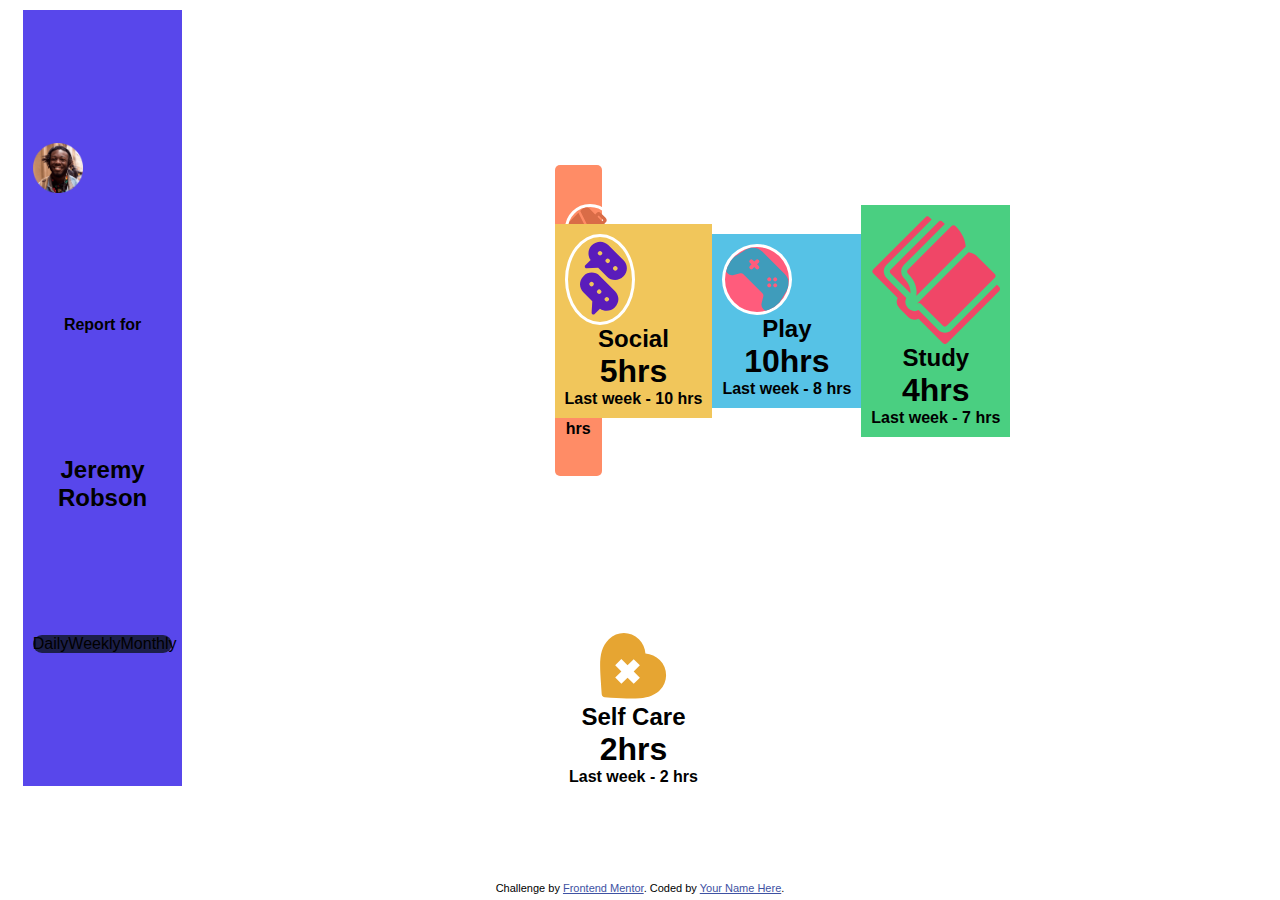
==== index.html @ e902057c "submission" ====
<!DOCTYPE html>
<html lang="en">
<head>
  <meta charset="UTF-8">
  <meta name="viewport" content="width=device-width, initial-scale=1.0"> <!-- displays site properly based on user's device -->

  <link rel="icon" type="image/png" sizes="32x32" href="./images/favicon-32x32.png">
  <link rel="stylesheet" href="/index.css">
  
  <title>Frontend Mentor | Tim tracking dashboard</title>

  <!-- Feel free to remove these styles or customise in your own stylesheet 👍 -->
  <style>
    .attribution { font-size: 11px; text-align: center; }
    .attribution a { color: hsl(228, 45%, 44%); }
  </style>
</head>
<body>
  <div class="container">
    <div class="content">

      <div class="div1">
        <img src="./images/image-jeremy.png" alt="">
        <h4>Report for</h4>
        <h2>Jeremy Robson</h2>
        <div class="list">
          <span>Daily</span>
          <span>Weekly</span>
          <span>Monthly</span>

        </div>
          

      </div>

      <div class="div2">
        <img src="images/icon-work.svg" alt="">
        <div>
        <h2>Work</h2>
        <h1>5hrs</h1>

        <h4>Last week - 36 hrs</h4>
      </div>
      </div>

      <div class="div3">
        <img src="images/icon-play.svg" alt="">
        <h2>Play</h2>
        <h1>10hrs</h1>

        <h4>Last week - 8 hrs</h4>

      </div>

      <div class="div4">
        <img src="images/icon-study.svg" alt="">
        <h2>Study</h2>
        <h1>4hrs</h1>

        <h4>Last week - 7 hrs</h4>

      </div>

      <div class="div5">
        <img src="images/icon-exercise.svg" alt="">
        <h2>Exercise</h2>
        <h1>4hrs</h1>

        <h4>Last week - 5 hrs</h4>

      </div>

      <div class="div6">
        <img src="images/icon-social.svg" alt="">
        <h2>Social</h2>
        <h1>5hrs</h1>

        <h4>Last week - 10 hrs</h4>

      </div>

      <div class="div7">
        <img src="images/icon-self-care.svg" alt="">
        <h2>Self Care</h2>
        <h1>2hrs</h1>

        <h4>Last week - 2 hrs</h4>

      </div>

    </div>
  </div>

  

  

  
  <div class="attribution">
    Challenge by <a href="https://www.frontendmentor.io?ref=challenge" target="_blank">Frontend Mentor</a>. 
    Coded by <a href="#">Your Name Here</a>.
  </div>
</body>
</html>
---- index.css ----
*{
    margin: 0px;
    padding: 0px;
    box-sizing:border-box;
    font-family: 'Rubik', sans-serif;

}

.container{
    height: 98vh;
    width: 98vw;
    justify-content: center;
    align-items: center;
    text-align: center;
    padding: 10px;
    margin: auto;
 }

    .content{
        display: grid;
        align-content: center;
        height: 90%;
        width: 80%;
        grid-template-columns: repeat(1,4fr);
        grid-template-rows: repeat(1,2fr);
        grid-template-areas:
        "one two three four"
        "one five six seven"
       ;
       align-items: center;
        
    }

    .div1 {
        padding: 10px;
        grid-area: one;
        width: 30%;
        height: 100%;
        display: flex;
        flex-direction: column;
        justify-content: space-evenly;
        background-color: hsl(246, 80%, 60%);
 
     } 
     
    .div1 img{
        display: flex;
        width: 50px;
        height: 50px;
        gap: 10px;
    } 

    .list{
        background-color: hsl(235, 46%, 20%);
        display: flex;
        justify-items: flex-start;
        border-radius: 10px;
    }

    .div2 {
       padding: 5px;
       grid-area: two;
       justify-content: space-evenly;
       width: 30%;
       height: 50%;
       display: flex;
       flex-direction: column;
       padding: 10px;
       border-radius: 5px;
       background-color: hsl(15, 100%, 70%)

    }  
    
    .div2 img{
        border: 0.1875rem solid white;
        border-radius: 50%;
        width: 50px;
    } 

    .div3 {
        padding: 5px;
        grid-area: three;
        justify-content: space-evenly;
        display: flex;
        flex-direction: column;
        padding: 10px;
        background-color: hsl(195, 74%, 62%);
 
     }  

     .div3 img{
        border: 0.1875rem solid white;
        border-radius: 50%;
        width: 4.375rem;
        background-color: hsl(348, 100%, 68%)
 
    } 
     
     .div4 {
        padding: 5px;
        grid-area: four;
        justify-content: space-evenly;
        display: flex;
        flex-direction: column;
        padding: 10px;
        background-color: hsl(145, 58%,55%);
 
     }  
     
     .div3 img{
        border: 0.1875rem solid white;
        border-radius: 50%;
        width: 4.375rem;
    } 
     
     .div5 {
        padding: 5px;
        grid-area: two;
        justify-content: space-evenly;
        display: flex;
        flex-direction: column;
        padding: 10px;
        background-color:hsl(264, 64%, 52%);
 
     } 

     .div5 img{
        border: 0.1875rem solid white;
        border-radius: 50%;
        width: 4.375rem;
    } 
     
     .div6 {
        padding: 5px;
        grid-area: two;
        justify-content: space-evenly;
        display: flex;
        flex-direction: column;
        padding: 10px;
        background-color: hsl(43, 84%, 65%);
 
     } 
     
     .div6 img{
        border: 0.1875rem solid white;
        border-radius: 50%;
        width: 4.375rem;
    }
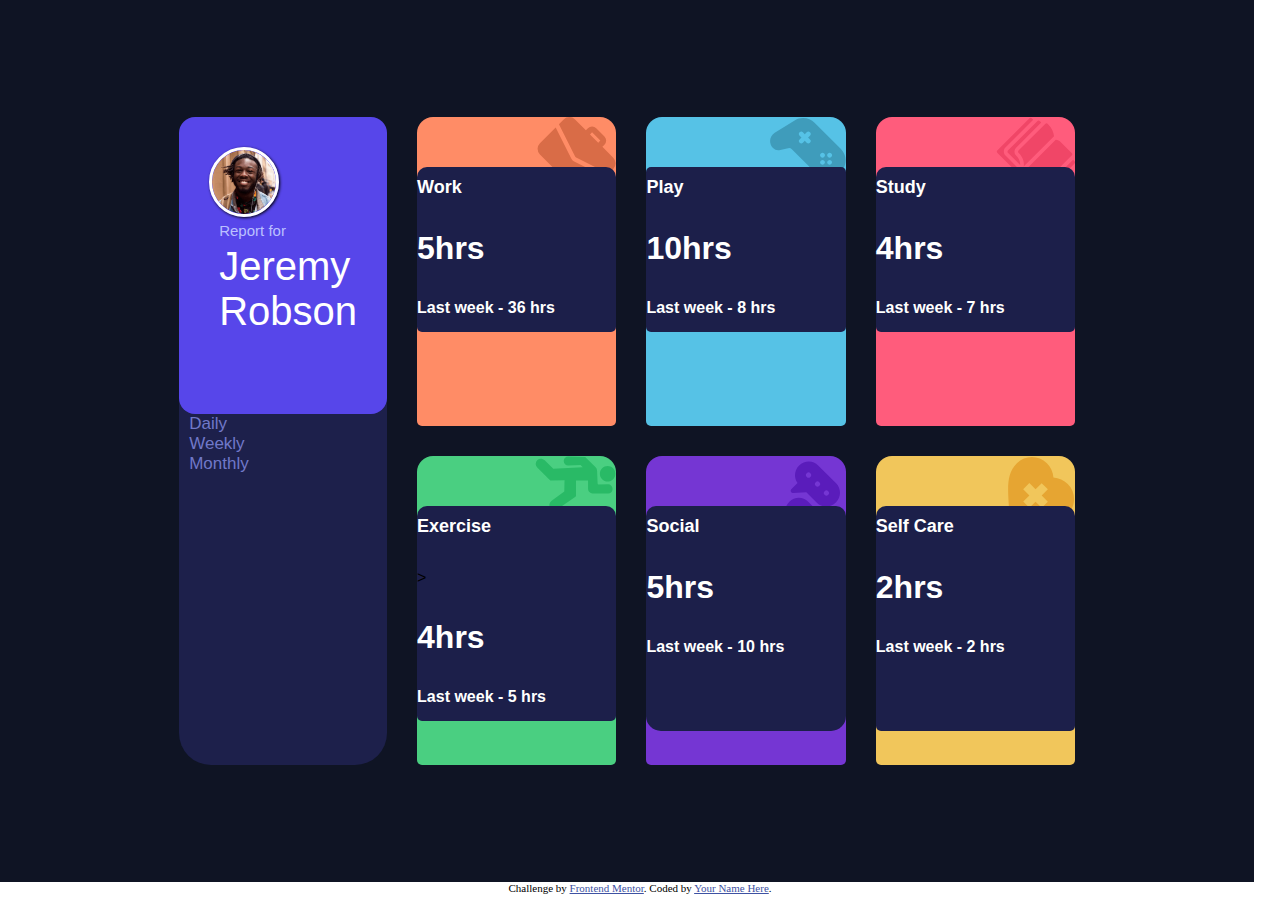
==== commit b4793f13: "polished design" ====
--- a/index.html
+++ b/index.html
@@ -20,22 +20,26 @@
     <div class="content">
 
       <div class="div1">
-        <img src="./images/image-jeremy.png" alt="">
-        <h4>Report for</h4>
-        <h2>Jeremy Robson</h2>
-        <div class="list">
+        
+        <div class="profile">
+          <img src="./images/image-jeremy.png" alt="">
+         <h4 class="profile-title">Report for</h4>
+         <h2 class="profile-name" >Jeremy Robson</h2>
+        </div>
+         <div class="list">
           <span>Daily</span>
           <span>Weekly</span>
           <span>Monthly</span>
 
+         
         </div>
-          
 
-      </div>
+      </div> 
 
+      
       <div class="div2">
-        <img src="images/icon-work.svg" alt="">
-        <div>
+        
+        <div class="work">
         <h2>Work</h2>
         <h1>5hrs</h1>
 
@@ -44,49 +48,53 @@
       </div>
 
       <div class="div3">
-        <img src="images/icon-play.svg" alt="">
+        <div class="play">
         <h2>Play</h2>
         <h1>10hrs</h1>
 
         <h4>Last week - 8 hrs</h4>
 
+        </div>
       </div>
 
       <div class="div4">
-        <img src="images/icon-study.svg" alt="">
+        <div class="study">
         <h2>Study</h2>
         <h1>4hrs</h1>
 
         <h4>Last week - 7 hrs</h4>
+      </div>
 
       </div>
 
       <div class="div5">
-        <img src="images/icon-exercise.svg" alt="">
-        <h2>Exercise</h2>
+        <div class="exercise">
+        <h2>Exercise</h2>>
         <h1>4hrs</h1>
 
         <h4>Last week - 5 hrs</h4>
+      </div>
 
       </div>
 
       <div class="div6">
-        <img src="images/icon-social.svg" alt="">
+        <div class="social">
         <h2>Social</h2>
         <h1>5hrs</h1>
 
         <h4>Last week - 10 hrs</h4>
-
+      </div>
       </div>
 
       <div class="div7">
-        <img src="images/icon-self-care.svg" alt="">
+        <div class="self">
         <h2>Self Care</h2>
         <h1>2hrs</h1>
 
         <h4>Last week - 2 hrs</h4>
-
       </div>
+      </div>
+   
 
     </div>
   </div>
--- a/index.css
+++ b/index.css
@@ -2,148 +2,381 @@
 *{
     margin: 0px;
     padding: 0px;
-    box-sizing:border-box;
-    font-family: 'Rubik', sans-serif;
+    box-sizing: border-box;
 
 }
 
+
 .container{
-    height: 98vh;
-    width: 98vw;
-    justify-content: center;
-    align-items: center;
-    text-align: center;
-    padding: 10px;
-    margin: auto;
+   width: 98vw;
+   height: 98vh;
+   display: grid;
+   justify-items: center;
+   align-items: center;
+   background-color: hsl(226, 43%, 10%);
+   font-family: "Rubik", sans-serif;
  }
 
     .content{
-        display: grid;
-        align-content: center;
-        height: 90%;
-        width: 80%;
-        grid-template-columns: repeat(1,4fr);
-        grid-template-rows: repeat(1,2fr);
-        grid-template-areas:
-        "one two three four"
-        "one five six seven"
-       ;
-       align-items: center;
+      width: 70vw;
+      height: 72vh;
+      display: grid;
+      grid-template-columns: repeat(4,1fr);
+      grid-template-rows: repeat(2,1fr);
+      margin: 1.875rem auto;
+      gap: 1.875rem; 
+      background-color: hsl(226, 43%, 10%);
+      grid-template-areas:
+       "one two three four"
+      " one five six seven"
+      ;
         
     }
 
     .div1 {
-        padding: 10px;
-        grid-area: one;
-        width: 30%;
-        height: 100%;
-        display: flex;
-        flex-direction: column;
-        justify-content: space-evenly;
-        background-color: hsl(246, 80%, 60%);
+      grid-area: one;
+      
+      display: flex;
+      flex-direction: column;
+      border-top-left-radius:1em;
+      border-top-right-radius:1em;
+      border-radius: 2rem;
+      background-color: #1d204b;
+      
  
      } 
      
-    .div1 img{
-        display: flex;
-        width: 50px;
-        height: 50px;
-        gap: 10px;
+    .profile img{
+      border-radius: 40px;
+      border: #ffff solid 3px;
+      box-shadow: 1px 1px 3px 0px;
+      width: 4.375rem;
+    }
+    
+    .profile {
+      display: flex;
+      flex-direction: column;
+      gap: 5px;
+      border-radius: 1em;
+      padding: 1.875rem 1.875rem 5rem;
+      background-color: #5746ea;
+    }
+
+    .profile-title,
+    .profile-name {
+      color: white;
+      font-weight: 300;
+    }
+
+    .profile-title {
+      color: #bbc0ff;
+      font-size: 0.938rem;
+      margin-left: 10px;
+    }
+
+    .profile-name{
+      font-size: 2.5rem;
+      margin-left: 10px
+    }
+
+    .profile > .list{
+      
+      
+      border-radius: 0.625rem;
+      background-color: #1d204b;
+    }
+
+    .list span{
+      font-family: "Rubik", sans-serif;
+      font-size: 1.063rem;
+      color: #7078c9;
+      display: flex;
+      flex-direction: column;
+      align-items: flex-start;
+      gap: 5px;
+      margin-left: 10px;
+      border: none;
+      background: none;
+      border: none;
+      background: none;
+    }
+
+    .grid-divs {
+      display: grid;
+      gap: 1.875rem;
+    }
+
+    .div2 {
+       
+       grid-area: two;
+       
+       border-radius: 5px;
+       background-image: url("images/icon-work.svg") ;
+       border-top-left-radius:1em;
+       border-top-right-radius:1em;
+       background-repeat: no-repeat;
+       background-position:right top;
+       background-color: hsl(15, 100%, 70%);
+       
+       
+
     } 
-
-    .list{
-        background-color: hsl(235, 46%, 20%);
-        display: flex;
-        justify-items: flex-start;
-        border-radius: 10px;
-    }
-
-    .div2 {
-       padding: 5px;
-       grid-area: two;
-       justify-content: space-evenly;
-       width: 30%;
-       height: 50%;
-       display: flex;
-       flex-direction: column;
-       padding: 10px;
-       border-radius: 5px;
-       background-color: hsl(15, 100%, 70%)
-
-    }  
+    .work{
+      margin-top: 50px;
+      display: flex;
+      justify-content: space-evenly;
+      flex-direction: column;
+      gap: 2rem;
+      border-radius: 10px;
+      background-color: hsl(235, 46%, 20%);
+      border-bottom-left-radius: 5px;
+      border-bottom-right-radius: 5px;
+    } 
     
-    .div2 img{
-        border: 0.1875rem solid white;
-        border-radius: 50%;
-        width: 50px;
-    } 
+    
+
+    .work h2{
+      font-size: 18px;
+      padding-top: 10px;
+      color: white;
+    }
+
+    .work h1{
+      
+      font-weight: bolder;
+      color: white;
+    }
+
+    .work h4{
+      color: white;
+      padding-bottom: 15px;
+    }
 
     .div3 {
-        padding: 5px;
-        grid-area: three;
-        justify-content: space-evenly;
-        display: flex;
-        flex-direction: column;
-        padding: 10px;
-        background-color: hsl(195, 74%, 62%);
- 
-     }  
-
-     .div3 img{
-        border: 0.1875rem solid white;
-        border-radius: 50%;
-        width: 4.375rem;
-        background-color: hsl(348, 100%, 68%)
- 
-    } 
-     
-     .div4 {
-        padding: 5px;
-        grid-area: four;
-        justify-content: space-evenly;
-        display: flex;
-        flex-direction: column;
-        padding: 10px;
-        background-color: hsl(145, 58%,55%);
- 
-     }  
-     
-     .div3 img{
-        border: 0.1875rem solid white;
-        border-radius: 50%;
-        width: 4.375rem;
-    } 
-     
-     .div5 {
-        padding: 5px;
-        grid-area: two;
-        justify-content: space-evenly;
-        display: flex;
-        flex-direction: column;
-        padding: 10px;
-        background-color:hsl(264, 64%, 52%);
+      grid-area: three;
+      
+      border-radius: 5px;
+      background-image: url("images/icon-play.svg") ;
+      background-color: hsl(195, 74%, 62%);
+      border-top-left-radius:1em;
+       border-top-right-radius:1em;
+       background-repeat: no-repeat;
+       background-position:right top;
+        
  
      } 
-
-     .div5 img{
-        border: 0.1875rem solid white;
-        border-radius: 50%;
-        width: 4.375rem;
-    } 
+     
+     .play{
+      margin-top: 50px;
+      display: flex;
+      justify-content: space-evenly;
+      flex-direction: column;
+      gap: 2rem;
+      border-radius: 5px;
+      border-bottom-left-radius: 5px;
+      border-bottom-right-radius: 5px;
+      background-color: hsl(235, 46%, 20%);
+
+     }
+
+     .play h2{
+      font-size: 18px;
+      padding-top: 10px;
+      color: white;
+    }
+
+    .play h1{
+      
+      font-weight: bolder;
+      color: white;
+    }
+
+    .play h4{
+      color: white;
+      padding-bottom: 10px;
+      padding-bottom: 15px;
+    }
+
+     
+     
+     .div4 {
+      grid-area: four;
+      
+      border-radius: 5px;
+      background-image: url("images/icon-study.svg") ;
+      background-color: hsl(348, 100%, 68%);
+      border-top-left-radius:1em;
+      border-top-right-radius:1em;
+      background-repeat: no-repeat;
+      background-position:right top;
+     }  
+     
+     .study{
+      margin-top: 50px;
+      display: flex;
+      justify-content: flex-start;
+      flex-direction: column;
+      gap: 2rem;
+      border-radius: 10px;
+      border-bottom-left-radius: 5px;
+      border-bottom-right-radius: 5px;
+      background-color: hsl(235, 46%, 20%);
+     }
+
+     .study h2{
+      font-size: 18px;
+      padding-top: 10px;
+      color: white;
+    }
+
+    .study h1{
+      
+      font-weight: bolder;
+      color: white;
+    }
+
+    .study h4{
+      color: white;
+      padding-bottom: 15px;
+    }
+
+     
+     .div5 {
+      grid-area: five;
+      
+      border-radius: 5px;
+      background-image: url("images/icon-exercise.svg") ;
+      background-color: hsl(145, 58%, 55%);
+      border-top-left-radius:1em;
+      border-top-right-radius:1em;
+      background-repeat: no-repeat;
+      background-position:right top;
+      
+     } 
+
+
+     .exercise{
+      margin-top: 50px;
+      display: flex;
+      justify-content: space-evenly;
+      flex-direction: column;
+      gap: 2rem;
+      border-radius: 10px;
+      border-bottom-left-radius: 5px;
+      border-bottom-right-radius: 5px;
+      background-color: hsl(235, 46%, 20%);
+      
+     }
+
+     .exercise h2{
+      font-size: 18px;
+      padding-top: 10px;
+      color: white;
+    }
+
+    .exercise h1{
+      
+      font-weight: bolder;
+      color: white;
+    }
+
+    .exercise h4{
+      color: white;
+      padding-bottom: 10px;
+      padding-bottom: 15px;
+    }
      
      .div6 {
-        padding: 5px;
-        grid-area: two;
-        justify-content: space-evenly;
-        display: flex;
-        flex-direction: column;
-        padding: 10px;
-        background-color: hsl(43, 84%, 65%);
+        
+      grid-area: six;
+      
+      border-radius: 5px;
+      background-image: url("images/icon-social.svg") ;
+      border-top-left-radius:1em;
+       border-top-right-radius:1em;
+       background-repeat: no-repeat;
+       background-position:right top;
+       background-color: hsl(264, 64%, 52%);
  
-     } 
-     
-     .div6 img{
-        border: 0.1875rem solid white;
-        border-radius: 50%;
-        width: 4.375rem;
-    } 
+      
+     }
+     
+     
+     .social{
+      margin-top: 50px;
+      display: flex;
+      justify-content: space-evenly;
+      flex-direction: column;
+      gap: 2rem;
+      border-radius: 10px;
+      border-bottom-left-radius: 15px;
+      border-bottom-right-radius: 15px;
+      background-color: hsl(235, 46%, 20%);
+     }
+     .social h2{
+      font-size: 18px;
+      padding-top: 10px;
+      color: white;
+    }
+
+    .social h1{
+      
+      font-weight: bolder;
+      color: white;
+    }
+
+    .social h4{
+      color: white;
+      padding-bottom: 10px;
+      padding-bottom: 75px;
+    }
+     
+     .div7{
+      grid-area: seven;
+      
+      border-radius: 5px;
+      background-image: url("images/icon-self-care.svg") ;
+      border-top-left-radius:1em;
+      border-top-right-radius:1em;
+      background-repeat: no-repeat;
+      background-position:right top;
+      background-color: hsl(43, 84%, 65%);
+
+     }
+     .self{
+      margin-top: 50px;
+      display: flex;
+      justify-content: space-evenly;
+      flex-direction: column;
+      gap: 2rem;
+      border-radius: 10px;
+      border-bottom-left-radius: 5px;
+      border-bottom-right-radius: 5px;
+      background-color: hsl(235, 46%, 20%)
+     }
+     .self h2{
+      font-size: 18px;
+      padding-top: 10px;
+      color: white;
+    }
+
+    .self h1{
+      
+      font-weight: bolder;
+      color: white;
+    }
+
+    .self h4{
+      color: white;
+      padding-bottom: 10px;
+      padding-bottom: 75px;
+    }
+
+    @media only screen and (max-width: 1110px) {
+      .container {
+        grid-template-columns: 100%;
+        grid-template-rows: auto;
+      }
+    
+      
+    }
